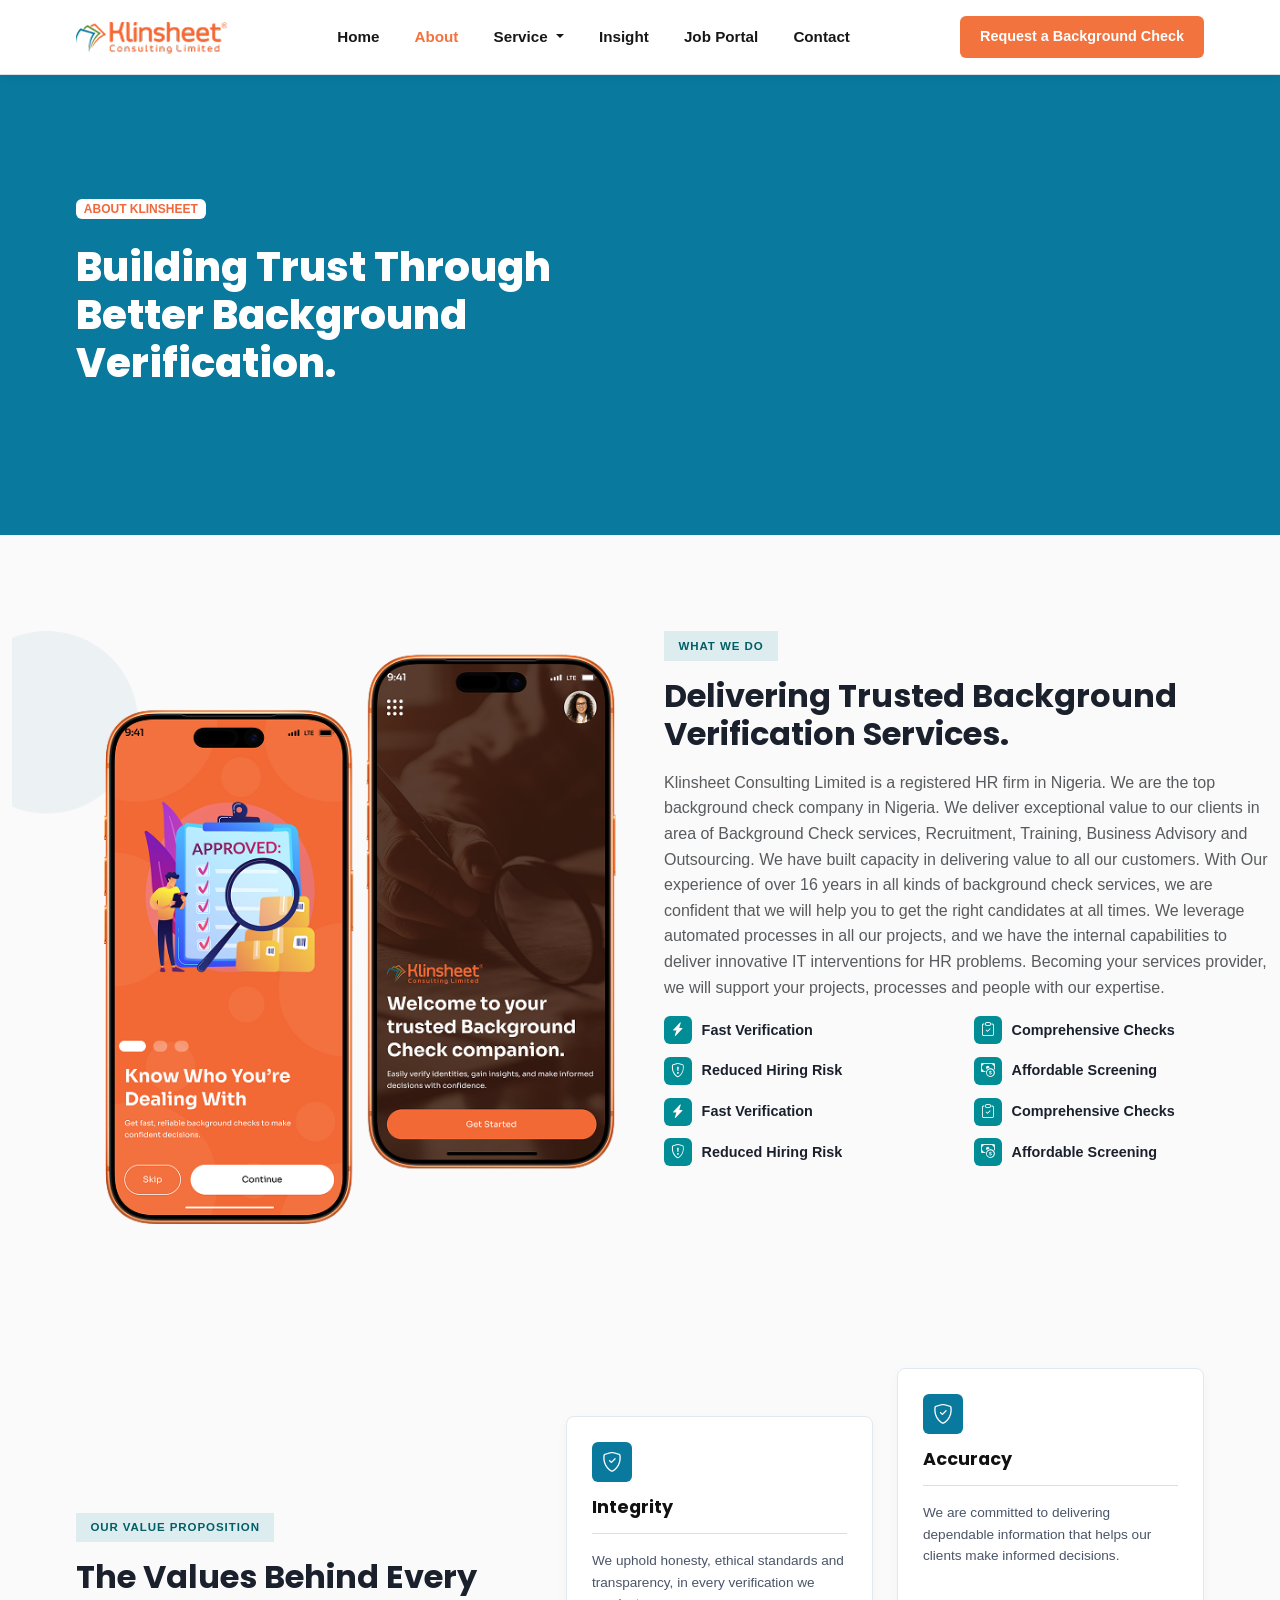
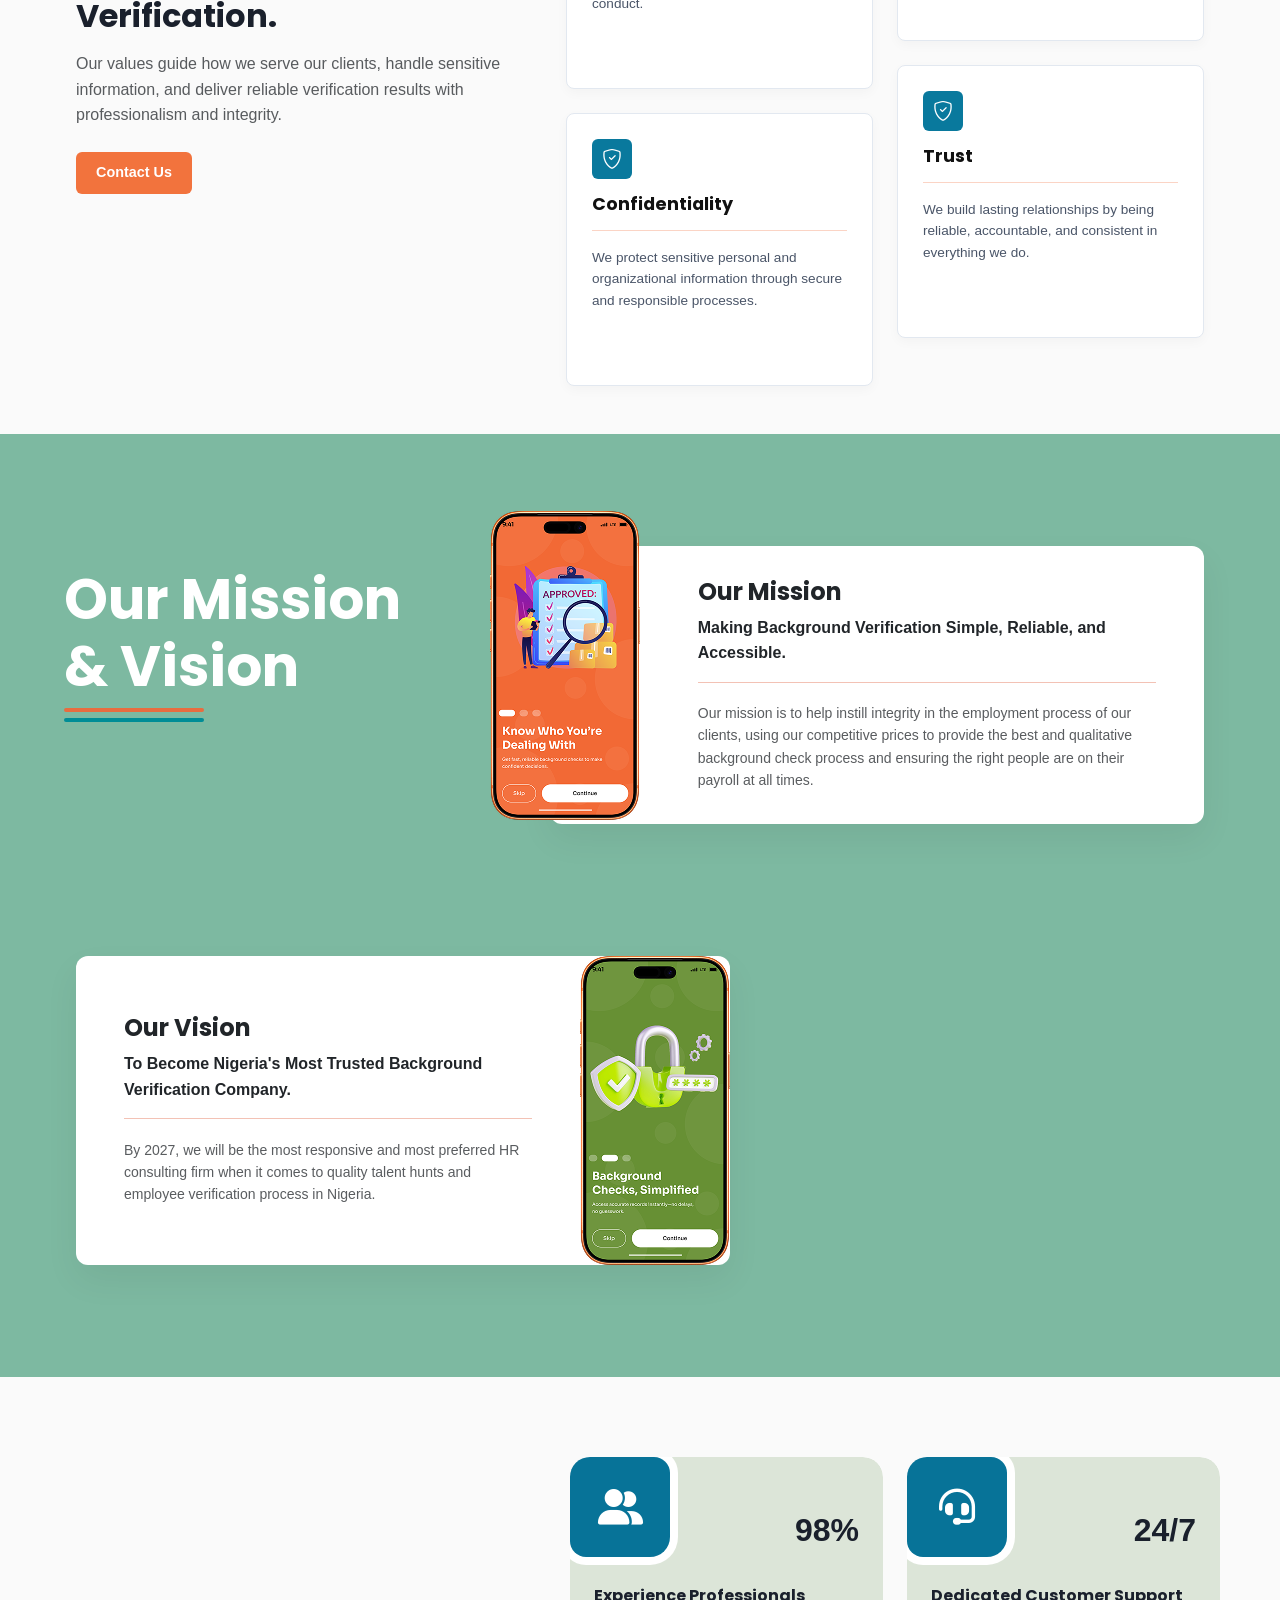
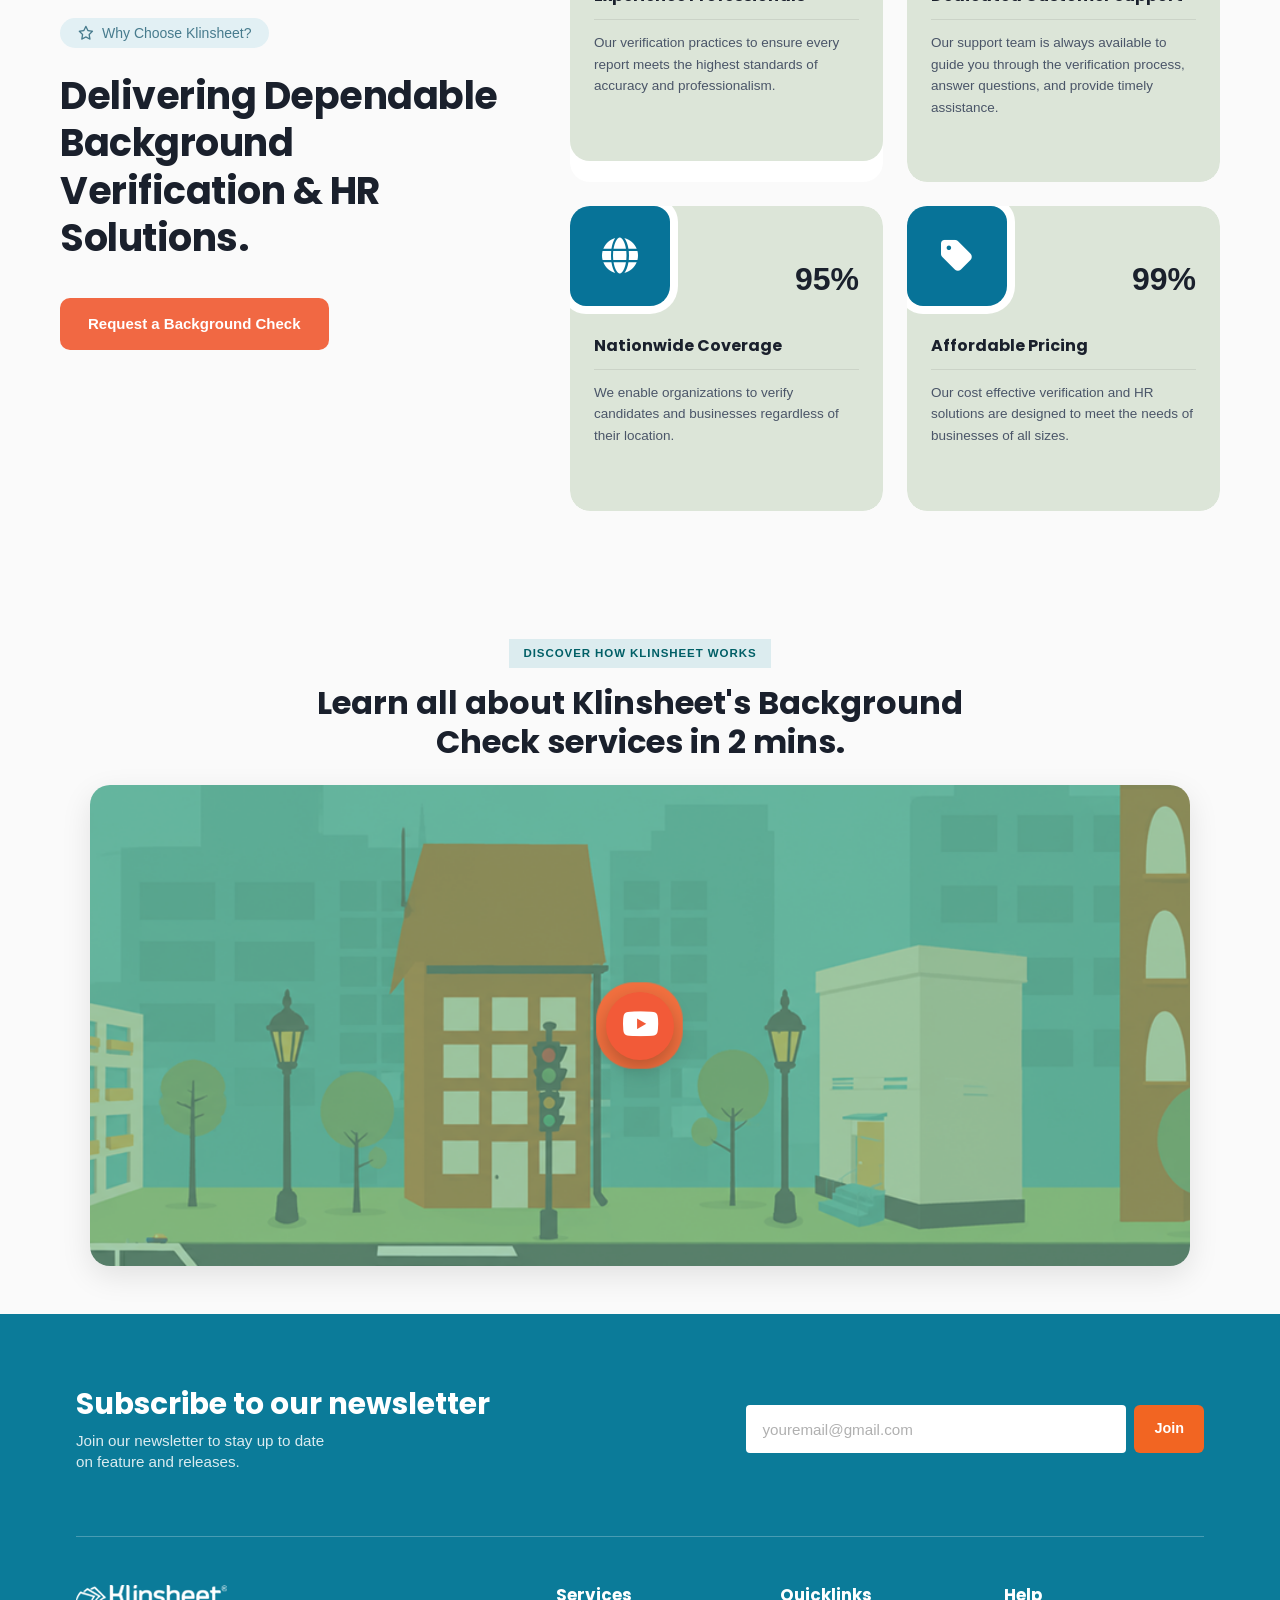
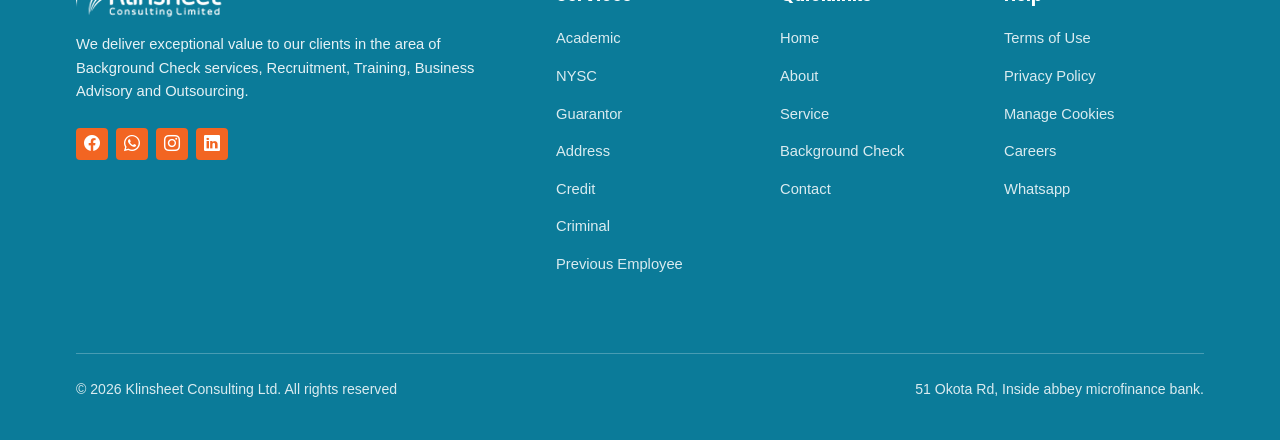
==== About.html @ 56fc77fd "first commit" ====
<!DOCTYPE html>
<html lang="en">
<head>
  <meta charset="UTF-8">
  <meta name="viewport" content="width=device-width, initial-scale=1.0">
  <title>Klinsheet Consulting Ltd — About</title>

  <!-- External Libraries -->
  <link href="https://cdn.jsdelivr.net/npm/bootstrap@5.3.3/dist/css/bootstrap.min.css" rel="stylesheet">
  <link rel="stylesheet" href="https://cdn.jsdelivr.net/npm/bootstrap-icons@1.11.3/font/bootstrap-icons.css">
  <link href="https://fonts.googleapis.com/css2?family=Nunito:wght@400;600;700&family=Poppins:wght@400;500;600;700;800&display=swap" rel="stylesheet">
  <link rel="stylesheet" href="https://cdnjs.cloudflare.com/ajax/libs/font-awesome/6.4.0/css/all.min.css">
  <link rel="stylesheet" href="about1.css">
  <link rel="stylesheet" href="about.css">
</head>
<body>

  <!-- NAVBAR -->
  <nav class="navbar navbar-expand-lg navbar-custom border-bottom sticky-top">
    <div class="container">
      <a class="navbar-brand navbar-brand-custom" href="#"><img src="images/klinsheet logo 1.png" alt=""></a>
      <button class="navbar-toggler" type="button" data-bs-toggle="collapse" data-bs-target="#navMenu">
        <span class="navbar-toggler-icon"></span>
      </button>
      <div class="collapse navbar-collapse" id="navMenu">
        <ul class="navbar-nav mx-auto">
          <li class="nav-item"><a class="nav-link nav-link-custom" href="index.html">Home</a></li>
          <li class="nav-item"><a class="nav-link nav-link-custom active" href="about.css">About</a></li>
          <li class="nav-item dropdown">
  <a class="nav-link nav-link-custom dropdown-toggle" href="#" id="servicesDropdown" role="button" data-bs-toggle="dropdown" aria-expanded="false">
    Service
  </a>
  <ul class="dropdown-menu dropdown-menu-glass" aria-labelledby="servicesDropdown">
    <li><a class="dropdown-item" href="academic verification.html">Academic Verification</a></li>
    <li><a class="dropdown-item" href="previous employer check.html">Previous Employee Check</a></li>
    <li><a class="dropdown-item" href="guarantor check.html">Guarantor/ Reference Check</a></li>
    <li><a class="dropdown-item" href="nysc verification.html">NYSC Verification</a></li>
    <li><a class="dropdown-item" href="address confirmation.html">Address Confirmation</a></li>
    <li><a class="dropdown-item" href="credit check.html">Credit Check</a></li>
    <li><a class="dropdown-item " href="criminal ceck.html">Criminal Check</a></li>
  </ul>
</li>
          <li class="nav-item"><a class="nav-link nav-link-custom" href="#">Insight</a></li>
          <li class="nav-item"><a class="nav-link nav-link-custom" href="#">Job Portal</a></li>
          <li class="nav-item"><a class="nav-link nav-link-custom" href="contact us.html">Contact</a></li>
        </ul>
        <a href="request background check.html" class="btn btn-orange ms-lg-3 mt-3 mt-lg-0">Request a Background Check</a>
      </div>
    </div>
  </nav>

  
  <section class="hero mb-5">
    <div class="container hero-container">
      <div class="badge badge-orange mb-4">ABOUT KLINSHEET</div>
      <h1>Building Trust Through<br> Better Background Verification.</h1>
    </div>
  </section>

  <section class="container-fluid py-5 my-5 about-intro">
    <div class="row g-5">
      <div class="about-intro-img col-md-6">
      <img src="images/Group 33368.png" alt="Mobile App Screen" class="img-fluid">
    </div>
    <div class="about-intro-text col-md-6">
       <span class="eyebrow eyebrow-blue mb-3 d-inline-block">WHAT WE DO</span>
          <h2 class="fw-bold mb-3 fs-2">Delivering Trusted Background Verification Services.</h2>
          <p class="text-muted mb-3">
            Klinsheet Consulting Limited is a registered HR firm in Nigeria. We are the top background check company in Nigeria. We deliver exceptional value to our 
clients in area of Background Check services, Recruitment, Training, Business Advisory and Outsourcing. We have built capacity in delivering value to all our customers. With Our experience of over 16 years in all kinds of
background check services, we are confident that we will help you to get the right candidates at all times. We leverage automated processes
in all our projects, and we have the internal capabilities to deliver innovative IT interventions for HR problems. Becoming your services
provider, we will support your projects, processes and people with our expertise.
          </p>

          
          <div class="row g-3">
            <div class="col-sm-6">
              <div class="feature-item">
                <span class="feature-icon"><i class="bi bi-lightning-charge-fill text-white"></i></span> 
                Fast Verification
              </div>
              <div class="feature-item">
                <span class="feature-icon"><i class="bi bi-shield-exclamation text-white"></i></span> 
                Reduced Hiring Risk
              </div>
            </div>
            <div class="col-sm-6">
              <div class="feature-item">
                <span class="feature-icon"><i class="bi bi-clipboard-check text-white"></i></span> 
                Comprehensive Checks
              </div>
              <div class="feature-item">
                <span class="feature-icon"><i class="bi bi-cash-coin text-white"></i></span> 
                Affordable Screening
              </div>
            </div>
          </div>
          <div class="row g-3">
            <div class="col-sm-6">
              <div class="feature-item">
                <span class="feature-icon"><i class="bi bi-lightning-charge-fill text-white"></i></span> 
                Fast Verification
              </div>
              <div class="feature-item">
                <span class="feature-icon"><i class="bi bi-shield-exclamation text-white"></i></span> 
                Reduced Hiring Risk
              </div>
            </div>
            <div class="col-sm-6">
              <div class="feature-item">
                <span class="feature-icon"><i class="bi bi-clipboard-check text-white"></i></span> 
                Comprehensive Checks
              </div>
              <div class="feature-item">
                <span class="feature-icon"><i class="bi bi-cash-coin text-white"></i></span> 
                Affordable Screening
              </div>
            </div>
          </div>
      </div>
    </div>
  </section>
<!-- VALUES -->
<section class="py-5 my-5">
  <div class="container">
    <div class="row align-items-center g-5">
      <div class="col-lg-5">
        <span class="eyebrow eyebrow-blue mb-3 d-inline-block">OUR VALUE PROPOSITION</span>
        <h2 class="fw-bold mb-3 fs-2">The Values Behind Every Verification.</h2>
        <p class="text-muted mb-4">
          Our values guide how we serve our clients, handle sensitive information, and deliver reliable
          verification results with professionalism and integrity.
        </p>
        <a href="#" class="btn btn-orange">Contact Us</a>
      </div>
      <div class="col-lg-7">
        <div class="row g-4">
          <div class="col-sm-6">
            <div class="value-card mt-sm-5">
              <div class="value-icon"><i class="bi bi-shield-check"></i></div>
              <h5>Integrity</h5>
              <p>We uphold honesty, ethical standards and transparency, in every verification we conduct.</p>
            </div>
          </div>
          <div class="col-sm-6">
            <div class="value-card">
              <div class="value-icon"><i class="bi bi-shield-check"></i></div>
              <h5>Accuracy</h5>
              <p>We are committed to delivering dependable information that helps our clients make informed decisions.</p>
            </div>
          </div>
          <div class="col-sm-6">
            <div class="value-card mt-sm-5">
              <div class="value-icon"><i class="bi bi-shield-check"></i></div>
              <h5>Confidentiality</h5>
              <p>We protect sensitive personal and organizational information through secure and responsible processes.</p>
            </div>
          </div>
          <div class="col-sm-6">
            <div class="value-card">
              <div class="value-icon"><i class="bi bi-shield-check"></i></div>
              <h5>Trust</h5>
              <p>We build lasting relationships by being reliable, accountable, and consistent in everything we do.</p>
            </div>
          </div>
        </div>
      </div>
    </div>
  </div>
</section>

 <section class="mission-vision-section">
  <div class="container position-relative">
    
    <div class="section-title-wrapper">
      <h1 class="text-white fw-bold display-4 mb-2">Our Mission<br>&amp; Vision</h1>
      <div class="accent-lines">
        <span class="line-orange"></span>
        <span class="line-teal"></span>
      </div>
    </div>

    <div class="cards-stack">
      <div class="mv-card-wrapper mission-wrapper">
        <article class="mv-card">
          <div class="phone-wrap phone-top">
            <img src="images/Free iPhone 17 Pro Cosmic Orange Mockup (Mockuuups Studio).png" alt="Mission Mobile App">
          </div>
          <div class="card-content">
            <h2 class="fs-4 fw-bold mb-2 text-dark">Our Mission</h2>
            <p class="lead text-dark fw-semibold mb-3 fs-6">
              Making Background Verification Simple, Reliable, and Accessible.
            </p>
            <hr class="card-divider">
            <p class="text-muted small mb-0">
              Our mission is to help instill integrity in the employment process of our clients, using our competitive prices to provide the best and qualitative background check process and ensuring the right people are on their payroll at all times.
            </p>
          </div>
        </article>
      </div>

      <div class="mv-card-wrapper vision-wrapper">
        <article class="mv-card">
          <div class="card-content">
            <h2 class="fs-4 fw-bold mb-2 text-dark">Our Vision</h2>
            <p class="lead text-dark fw-semibold mb-3 fs-6">
              To Become Nigeria's Most Trusted Background Verification Company.
            </p>
            <hr class="card-divider">
            <p class="text-muted small mb-0">
              By 2027, we will be the most responsive and most preferred HR consulting firm when it comes to quality talent hunts and employee verification process in Nigeria.
            </p>
          </div>
          <div class="phone-bottom">
            <img src="images/iphone 2.png" alt="Vision Mobile App">
          </div>
        </article>
      </div>

    </div>
  </div>
</section>
 <!-- WHY CHOOSE / STATS -->
<section class="section-container">
    <!-- Left Column -->
    <div class="left-content">
      <div class="badge">
        <i class="fa-regular fa-star"></i>
        <span>Why Choose Klinsheet?</span>
      </div>
      <h1 class="title">Delivering Dependable Background Verification & HR Solutions.</h1>
      <a href="#" class="cta-btn">Request a Background Check</a>
    </div>

    <!-- Right Grid -->
    <div class="right-grid">
      
      <!-- Card 1 -->
      <div class="card-wrapper">
        <div class="blue-box">
          <i class="fa-solid fa-user-group"></i>
        </div>
        <div class="green-content py-5">
          <div class="stat">98%</div>
          <h3>Experience Professionals</h3>
          <p>Our verification practices to ensure every report meets the highest standards of accuracy and professionalism.</p>
        </div>
      </div>

      <!-- Card 2 -->
      <div class="card-wrapper">
        <div class="blue-box">
          <i class="fa-solid fa-headset"></i>
        </div>
        <div class="green-content py-5">
          <div class="stat">24/7</div>
          <h3>Dedicated Customer Support</h3>
          <p>Our support team is always available to guide you through the verification process, answer questions, and provide timely assistance.</p>
        </div>
      </div>

      <!-- Card 3 -->
      <div class="card-wrapper">
        <div class="blue-box">
          <i class="fa-solid fa-globe"></i>
        </div>
        <div class="green-content py-5">
          <div class="stat">95%</div>
          <h3>Nationwide Coverage</h3>
          <p>We enable organizations to verify candidates and businesses regardless of their location.</p>
        </div>
      </div>

      <!-- Card 4 -->
      <div class="card-wrapper">
        <div class="blue-box">
          <i class="fa-solid fa-tag"></i>
        </div>
        <div class="green-content py-5">
          <div class="stat">99%</div>
          <h3>Affordable Pricing</h3>
          <p>Our cost effective verification and HR solutions are designed to meet the needs of businesses of all sizes.</p>
        </div>
      </div>

    </div>
  </section>

  <!-- VIDEO BANNER -->
<section class="py-5">
  <div class="container text-center">
    <span class="eyebrow eyebrow-blue mb-3 d-inline-block">DISCOVER HOW KLINSHEET WORKS</span>
    <h2 class="fw-bold mb-4 fs-2 text-center text-align">Learn all about Klinsheet's Background <br> Check services in 2 mins.</h2>
    
    <div class="video-banner">
      <!-- Background City Illustration -->
      <img src="images/Group 33376.png" alt="Klinsheet Video Preview" class="video-banner-img">
      
      <!-- Centered YouTube/Play Button Overlay -->
      <a href="#" class="play-btn-center" aria-label="Play Video">
        <i class="bi bi-youtube"></i>
      </a>
    </div>
  </div>
</section>

<!-- =========================================================
     FOOTER
========================================================= -->
<footer id="contact" class="site-footer">
  <div class="container">
    
    <!-- Newsletter Section -->
    <div class="row align-items-center pb-5 pt-2">
      <div class="col-lg-6 mb-3 mb-lg-0">
        <h3 class="newsletter-title mb-2">Subscribe to our newsletter</h3>
        <p class="newsletter-text mb-0">Join our newsletter to stay up to date<br>on feature and releases.</p>
      </div>
      <div class="col-lg-6">
        <form class="d-flex gap-2 justify-content-lg-end">
          <input type="email" class="form-control newsletter-input" placeholder="youremail@gmail.com" required>
          <button type="submit" class="btn btn-newsletter">Join</button>
        </form>
      </div>
    </div>

    <hr class="footer-divider mb-5">

    <!-- Main Footer Links Section -->
    <div class="row g-4 pb-5">
      <div class="col-lg-5 pe-lg-5">
        <a class="navbar-brand d-inline-block mb-3" href="#home">
          <img src="images/klinsheet logo 1.png" alt="Klinsheet Consulting Limited" class="footer-logo">
        </a>
        <p class="footer-description">We deliver exceptional value to our clients in the area of Background Check services, Recruitment, Training, Business Advisory and Outsourcing.</p>
        
        <!-- Social Icons (Orange Squares) -->
        <div class="d-flex gap-2 mt-4">
          <a href="#" class="social-box"><i class="bi bi-facebook"></i></a>
          <a href="#" class="social-box"><i class="bi bi-whatsapp"></i></a>
          <a href="#" class="social-box"><i class="bi bi-instagram"></i></a>
          <a href="#" class="social-box"><i class="bi bi-linkedin"></i></a>
        </div>
      </div>

      <div class="col-lg-7">
        <div class="row g-4">
          <div class="col-4">
            <h6 class="footer-heading">Services</h6>
            <ul class="footer-links">
              <li><a href="#services">Academic</a></li>
              <li><a href="#services">NYSC</a></li>
              <li><a href="#services">Guarantor</a></li>
              <li><a href="#services">Address</a></li>
              <li><a href="#services">Credit</a></li>
              <li><a href="#services">Criminal</a></li>
              <li><a href="#services">Previous Employee</a></li>
            </ul>
          </div>

          <div class="col-4">
            <h6 class="footer-heading">Quicklinks</h6>
            <ul class="footer-links">
              <li><a href="#home">Home</a></li>
              <li><a href="#about">About</a></li>
              <li><a href="#services">Service</a></li>
              <li><a href="#contact">Background Check</a></li>
              <li><a href="#contact">Contact</a></li>
            </ul>
          </div>

          <div class="col-4">
            <h6 class="footer-heading">Help</h6>
            <ul class="footer-links">
              <li><a href="#">Terms of Use</a></li>
              <li><a href="#">Privacy Policy</a></li>
              <li><a href="#">Manage Cookies</a></li>
              <li><a href="#">Careers</a></li>
              <li><a href="#">Whatsapp</a></li>
            </ul>
          </div>
        </div>
      </div>
    </div>

    <hr class="footer-divider mb-0">

    <!-- Bottom Copyright Section -->
    <div class="d-flex flex-column flex-md-row justify-content-between align-items-center py-4 gap-2 footer-bottom-text">
      <p class="mb-0">&copy; 2026 Klinsheet Consulting Ltd. All rights reserved</p>
      <p class="mb-0">51 Okota Rd, Inside abbey microfinance bank.</p>
    </div>

  </div>
</footer>
  <script src="https://cdn.jsdelivr.net/npm/bootstrap@5.3.3/dist/js/bootstrap.bundle.min.js"></script>
</body>
</html>
---- about1.css ----
html,
body {
    width: 100%;
    max-width: 100%;
    overflow-x: hidden;
}
:root {
  --teal-dark: #0d5867;
  --teal: #12758a;
  --teal-light: #e8f3f5;
  --orange: #f2733d;
  --orange-dark: #e4622c;
  --sage: #70b194;
  --navy-footer: #0a4b5c;
  --ink: #171717;
  --muted: #5c7078;
}

* {
  box-sizing: border-box;
}

body {
  font-family: 'Nunito', sans-serif;
  color: var(--ink);
  background-color: #ffffff;
  margin: 0;
  padding: 0;
}

h1, h2, h3, h4, h5, h6 {
  font-family: 'Poppins', sans-serif;
}
.badge-orange{
      background-color: #fff !important;
      color: #f1683a;
    }


/* EYEBROWS */
.eyebrow {
  font-size: 0.72rem;
  font-weight: 700;
  letter-spacing: 0.08em;
  padding: 0.35rem 0.9rem;
}
.eyebrow-orange { background: var(--orange); color: #ffffff; }
.eyebrow-blue { background: #dcecef; color: var(--teal-dark); }

/* NAVBAR */
.navbar-custom {
  padding: 0.9rem 0;
  background: #ffffff;
}
.navbar-brand-custom {
  font-family: 'Poppins', sans-serif;
  font-weight: 800;
  font-size: 1.3rem;
  color: var(--teal-dark);
  text-decoration: none;
}
.navbar-brand-custom span { color: var(--orange); }
.nav-link-custom {
  color: var(--ink) !important;
  font-weight: 600;
  font-size: 0.95rem;
  margin: 0 0.6rem;
}
.nav-link-custom.active, 
.nav-link-custom:hover {
  color: var(--orange) !important;
}
.dropdown-menu{
  background-image: url('images/blog\ pics.png');
  padding: 20px;
  background-repeat: no-repeat;
}
.dropdown-item{
  color: #fff;
}
.dropdown-menu-custom .dropdown-item:hover,
.dropdown-menu-custom .dropdown-item.active {
  background-color: #e24927;   /* Orange text */
  padding-left: 24px;
}
/* Glassmorphism Dropdown Menu Container */
.dropdown-menu-glass {
  background: 
    linear-gradient(rgba(0, 118, 150, 0.82), rgba(0, 118, 150, 0.82)), 
    url('images/blog\ pics.png') center/cover no-repeat !important;
  
  backdrop-filter: blur(8px);
  -webkit-backdrop-filter: blur(8px);
  border: 1px solid rgba(255, 255, 255, 0.25) !important;
  border-radius: 24px !important;
  padding: 28px 24px !important; /* Slightly increased side padding */
  
  /* Forces container to expand automatically to fit long single-line text */
  width: max-content !important;
  min-width: 290px;
  
  box-shadow: 0 15px 35px rgba(0, 0, 0, 0.3);
  text-align: center;
  overflow: hidden;
}

/* Dropdown Menu Items - Straight single-line text */
.dropdown-menu-glass .dropdown-item {
  color: #ffffff !important;
  font-size: 15px;
  font-weight: 500;
  padding: 10px 20px;
  border-radius: 8px;
  transition: all 0.2s ease-in-out;
  background: transparent !important;
  
  /* Key properties: Prevents text wrapping and keeps it straight on one line */
  white-space: nowrap !important;
  display: block;
}

/* Hover and Active Highlights */
.dropdown-menu-glass .dropdown-item:hover,
.dropdown-menu-glass .dropdown-item.active {
  color: #ffffff !important;
  background-color: rgba(255, 255, 255, 0.2) !important;
}

/* Desktop Hover Support */
@media (min-width: 992px) {
  .nav-item.dropdown:hover .dropdown-menu-glass {
    display: block;
    margin-top: 0;
  }
}

/* BUTTONS */
.btn-orange {
  background: var(--orange);
  border: none;
  color: #ffffff;
  font-weight: 700;
  padding: 0.6rem 1.4rem;
  border-radius: 8px;
  font-size: 0.9rem;
  transition: background 0.2s ease;
}
.btn-orange:hover {
  background: green;
  color: #ffffff;
}

/* Hero Section */
.hero {
  background-color: #09799D;
  color: var(--white);
  padding: 60px 0 80px 0;
}

.hero-badge {
  display: inline-block;
  background: rgba(255, 255, 255, 0.2);
  padding: 4px 12px;
  border-radius: 4px;
  font-size: 0.75rem;
  font-weight: 600;
  margin-bottom: 15px;
}

.hero h1 {
  font-size: 2.5rem;
  font-weight: 800 !important;
  max-width: 600px;
  line-height: 1.2;
}

/* FEATURES */
.feature-item {
  display: flex;
  align-items: center;
  gap: 0.6rem;
  margin-bottom: 0.8rem;
  font-size: 0.9rem;
  font-weight: 600;
}
.feature-icon {
  background: var(--teal);
  color: #ffffff;
  width: 28px;
  height: 28px;
  border-radius: 6px;
  display: flex;
  align-items: center;
  justify-content: center;
  font-size: 0.85rem;
  flex-shrink: 0;
}
/* =============================================================
   VALUE PROPOSITION CARDS
============================================================= */
.value-card {
  background: #ffffff;
  border-radius: 20px;
  padding: 2rem 1.8rem;
  box-shadow: 0 15px 35px rgba(0, 0, 0, 0.05);
  height: 100%;
  display: flex;
  flex-direction: column;
}

/* Square teal/blue rounded icon container */
.value-icon {
  width: 44px;
  height: 44px;
  border-radius: 10px;
  background-color: #09799D; /* Matches Figma's teal-blue brand shade */
  color: #ffffff;
  display: flex;
  align-items: center;
  justify-content: center;
  margin-bottom: 1.4rem;
  font-size: 1.25rem;
}

.value-card h5 {
  font-weight: 700;
  font-size: 1.1rem;
  color: #111111;
  margin-bottom: 1rem;
}

/* Orange horizontal line under card titles */
.value-card h5::after {
  content: "";
  display: block;
  width: 100%;
  height: 1px;
  background-color: rgba(242, 112, 63, 0.3); /* Exact line color requested */
  margin-top: 0.9rem;
}

.value-card p {
  color: #666666;
  font-size: 0.92rem;
  line-height: 1.6;
  margin-bottom: 0;
}
/* MISSION & VISION SECTION */
.mission-vision-section {
  background: #7DB9A1; /* Matches image background */
  padding: 7rem 0;
  overflow: hidden;
}

/* Accent Lines Under Heading */
.accent-lines span {
  display: block;
  height: 4px;
  border-radius: 2px;
}
.accent-lines .line-orange {
  width: 140px;
  background: #E86C3F;
  margin-bottom: 6px;
}
.accent-lines .line-teal {
  width: 140px;
  background: #008D96;
}

/* Base Card Styling */
.mv-card {
  background: #FFFFFF;
  border-radius: 12px;
  display: flex;
  align-items: center;
  position: relative;
  box-shadow: 0 15px 35px rgba(0, 0, 0, 0.06);
  border: none;
}
.card-content {
  padding: 2rem 3rem;
  flex: 1;
}

.card-divider {
  border: 0;
  border-top: 1.5px solid #F3C2B5;
  margin: 1rem 0 1.2rem 0;
  opacity: 1;
}

/* Phone Mockup Defaults */
.phone-wrap {
  flex-shrink: 0;
  z-index: 10;
}
.phone-bottom{
  flex-shrink: 0;
  z-index: 10;
}
.mission-wrapper{
  margin-bottom: 100px;
}
/* --- DESKTOP LAYOUT (Matches Exact Design) --- */
@media (max-width: 991.98px) {
    .mission-wrapper,
    .vision-wrapper {
        width: 100%;
        margin-left: 0;
        margin-right: 0;
    }

    .phone-top {
        position: static;
        width: 180px;
        margin: 0 auto 20px;
    }

    .phone-top img,
    .phone-bottom img {
        max-width: 100%;
        height: auto;
        margin: 0 auto;
    }
}
@media (min-width: 992px) {
  .section-title-wrapper {
    position: absolute;
    top: 20px;
    left: 0;
    width: 35%;
    z-index: 2;
  }

  .cards-stack {
    display: flex;
    flex-direction: column;
    gap: 3rem;
  }

  /* Mission Card: Pushed to Top Right */
  .mission-wrapper {
    width: 58%;
    margin-left: auto;
  }

  .mission-wrapper .mv-card {
    padding-left: 100px; /* Space for protruding phone */
  }

  .phone-top {
    position: absolute;
    left: -60px;
    top: -35px;
    width: 220px;
  }

  /* Vision Card: Pushed to Bottom Left */
  .vision-wrapper {
    width: 58%;
    margin-right: auto;
    margin-top: -1rem; /* Overlap effect */
  }
}

/* --- TABLET & MOBILE RESPONSIVE LAYOUT --- */
@media (max-width: 991.98px) {
  .mission-vision-section {
    padding: 3rem 0;
  }

  .section-title-wrapper {
    margin-bottom: 2.5rem;
    text-align: center;
  }

  .accent-lines span {
    margin: 0 auto 6px auto;
  }

  .cards-stack {
    display: flex;
    flex-direction: column;
    gap: 2.5rem;
  }


  .mv-card {
    flex-direction: column;
    text-align: center;
    padding: 2rem 1.5rem !important;
  }

  .vision-wrapper .mv-card {
    flex-direction: column-reverse; /* Keeps phone at top on mobile */
  }

  .phone-wrap {
    position: static !important;
    width: 180px !important;
    margin: 0 auto 1.5rem auto;
  }
}
/* Container Wrapper for Card & Cutout Base */
.card-wrapper {
  position: relative;
  background-color: #f5f7f5; /* Match your main page background color */
  border-radius: 20px;
  overflow: hidden;
}

/* Green Inner Card Container */
.green-content {
  background-color: #dce5d8;
  border-radius: 20px;
  padding: 24px 24px 28px 24px;
  min-height: 250px;
}


/* =========================================================
   WHY CHOOSE / STATS SECTION
========================================================= */

/* Root Variables targeting exact design colors */
:root {
  --primary-blue: #077398;
  --bg-light-green: #dce5d8;
  --page-bg: #ffffff; /* Set to your section's actual background color */
  --btn-orange: #f16843;
  --text-dark: #1e1e1e;
  --text-muted: #5e685e;
  --badge-bg: #e2f0f4;
  --badge-text: #477b8d;
}

/* Layout Container */
.section-container {
  max-width: 1200px;
  width: 100%;
  margin: 0 auto;
  padding: 80px 20px;
  display: flex;
  align-items: center;
  gap: 50px;
}

/* Left Content Column */
.left-content {
  flex: 1;
  max-width: 460px;
}

.left-content .badge {
  display: inline-flex;
  align-items: center;
  gap: 8px;
  background-color: var(--badge-bg);
  color: var(--badge-text);
  padding: 8px 18px;
  border-radius: 30px;
  font-size: 14px;
  font-weight: 500;
  margin-bottom: 24px;
}

.left-content .title {
  font-size: 38px;
  line-height: 1.25;
  color: var(--text-dark);
  font-weight: 700;
  margin-bottom: 36px;
  letter-spacing: -0.5px;
}

.left-content .cta-btn {
  display: inline-block;
  background-color: var(--btn-orange);
  color: #ffffff;
  padding: 14px 28px;
  border-radius: 10px;
  text-decoration: none;
  font-weight: 600;
  font-size: 15px;
  transition: opacity 0.2s ease;
}

.left-content .cta-btn:hover {
  opacity: 0.9;
}

/* Right Grid Layout */
.right-grid {
  flex: 1.2;
  display: grid;
  grid-template-columns: repeat(2, 1fr);
  gap: 24px;
}

/* Card Outer Base Layer */
.card-wrapper {
  position: relative;
  background-color: var(--page-bg);
  border-radius: 20px;
  overflow: hidden;
}

/* Light Green Card Body */
.green-content {
  background-color: var(--bg-light-green);
  border-radius: 20px;
  padding: 24px 24px 28px 24px;
  min-height: 250px;
}

/* Blue Floating Box & Smooth Cutout Borders */
.blue-box {
  position: absolute;
  top: 0;
  left: 0;
  width: 100px;
  height: 100px;
  background-color: var(--primary-blue);
  color: #ffffff;
  border-radius: 16px;
  border-bottom-right-radius: 20px;
  display: flex;
  align-items: center;
  justify-content: center;
  font-size: 36px;
  z-index: 2;
  box-shadow: 0 0 0 8px var(--page-bg);
}


/* Card Text & Typography */
.green-content .stat {
  text-align: right;
  font-size: 32px;
  font-weight: 700;
  color: var(--text-dark);
  margin-bottom: 30px;
  min-height: 40px;
}

.green-content h3 {
  font-size: 16px;
  font-weight: 700;
  color: var(--text-dark);
  margin-bottom: 12px;
  border-bottom: 1px solid rgba(0, 0, 0, 0.08);
  padding-bottom: 14px;
}

.green-content p {
  font-size: 13.5px;
  line-height: 1.6;
  color: var(--text-muted);
}

/* Responsive Adjustments */
@media (max-width: 992px) {
  .section-container {
    flex-direction: column;
  }
  .left-content {
    max-width: 100%;
  }
}

@media (max-width: 600px) {
  .right-grid {
    grid-template-columns: 1fr;
  }
}
/* VIDEO BANNER */
.video-banner {
  position: relative;
  width: 100%;
  max-width: 1100px;
  margin: 0 auto;
  border-radius: 20px;
  overflow: hidden;
  display: flex;
  align-items: center;
  justify-content: center;
  aspect-ratio: 16 / 7; /* Maintains the wide banner aspect ratio */
  box-shadow: 0 10px 30px rgba(0, 0, 0, 0.1);
}

.video-banner-img {
  width: 100%;
  height: 100%;
  object-fit: cover;
  display: block;
}

/* Centered Red/Orange YouTube Play Button */
.play-btn-center {
  position: absolute;
  top: 50%;
  left: 50%;
  transform: translate(-50%, -50%);
  width: 68px;
  height: 68px;
  background-color: #f25a38; /* Accent orange/red color from design */
  border-radius: 50%;
  display: flex;
  align-items: center;
  justify-content: center;
  color: #ffffff;
  font-size: 2.2rem;
  text-decoration: none;
  box-shadow: 0 8px 20px rgba(0, 0, 0, 0.25);
  transition: transform 0.25 ease, background-color 0.25s ease;
  z-index: 2;
}

.play-btn-center:hover {
  transform: translate(-50%, -50%) scale(1.1);
  background-color: #e24927;
  color: #ffffff;
}

/* Responsive adjustment for small screens */
@media (max-width: 576px) {
  .video-banner {
    aspect-ratio: 16 / 9;
    border-radius: 12px;
  }
  
  .play-btn-center {
    width: 50px;
    height: 50px;
    font-size: 1.6rem;
  }
}
/* NEWSLETTER */
.newsletter-section {
  background: var(--teal-dark);
  color: #ffffff;
  padding: 3.5rem 0;
}
.newsletter-input {
  border-radius: 8px 0 0 8px;
  border: none;
  padding: 0.75rem 1rem;
}
.btn-join {
  background: var(--orange);
  color: #ffffff;
  font-weight: 700;
  border-radius: 0 8px 8px 0;
  padding: 0.75rem 1.6rem;
  border: none;
}

/* Footer Base Background & Colors */
.site-footer {
  background-color: #0b7b99; /* Exact teal color from image */
  color: #ffffff;
  padding-top: 4rem;
  padding-bottom: 1rem;
  font-family: inherit;
}

/* Horizontal Dividers */
.footer-divider {
  border-color: rgba(255, 255, 255, 0.25);
  opacity: 1;
}

/* Newsletter Styles */
.newsletter-title {
  font-size: 1.85rem;
  font-weight: 700;
  color: #ffffff;
}

.newsletter-text {
  color: rgba(255, 255, 255, 0.85);
  font-size: 0.95rem;
  line-height: 1.4;
}

.newsletter-input {
  max-width: 380px;
  height: 48px;
  border-radius: 4px;
  border: none;
  padding-left: 1rem;
  font-size: 0.95rem;
}

.newsletter-input::placeholder {
  color: #b0b0b0;
}

.btn-newsletter {
  background-color: #f26522; /* Brand orange color */
  color: #ffffff;
  font-weight: 600;
  padding: 0 1.75rem;
  height: 48px;
  border-radius: 6px;
  border: none;
  transition: background-color 0.2s ease;
}

.btn-newsletter:hover {
  background-color: #d95316;
  color: #ffffff;
}

/* Logo & Content */
.footer-logo {
  max-height: 45px;
  width: auto;
  filter: brightness(0) invert(1); /* Makes the logo white if SVG/transparent, or remove filter if image is already white */
}

.footer-description {
  color: rgba(255, 255, 255, 0.9);
  font-size: 0.92rem;
  line-height: 1.6;
}

/* Social Icon Boxes */
.social-box {
  display: inline-flex;
  align-items: center;
  justify-content: center;
  width: 32px;
  height: 32px;
  background-color: #f26522;
  color: #ffffff;
  border-radius: 4px;
  text-decoration: none;
  font-size: 1rem;
  transition: transform 0.2s ease;
}

.social-box:hover {
  color: #ffffff;
  transform: translateY(-2px);
}

/* Link Columns */
.footer-heading {
  font-size: 1.05rem;
  font-weight: 700;
  margin-bottom: 1.25rem;
  color: #ffffff;
}

.footer-links {
  list-style: none;
  padding-left: 0;
  margin-bottom: 0;
}

.footer-links li {
  margin-bottom: 0.75rem;
}

.footer-links a {
  color: rgba(255, 255, 255, 0.85);
  text-decoration: none;
  font-size: 0.92rem;
  transition: color 0.2s ease;
}

.footer-links a:hover {
  color: #ffffff;
  text-decoration: underline;
}

/* Bottom Bar */
.footer-bottom-text {
  color: rgba(255, 255, 255, 0.85);
  font-size: 0.88rem;
}


/* RESPONSIVE BREAKPOINTS */
@media (max-width: 767.98px) {
  .mv-card {
    flex-direction: column;
    text-align: center;
  }
}
---- about.css ----
html,
body {
    width: 100%;
    max-width: 100%;
    overflow-x: hidden;
}
/* --- Global Styles & Variables --- */

:root {
  --primary: #F26522;
  --primary-hover: #d95318;
  --teal: #008D96;
  --teal-dark: #005F66;
  --teal-light: #E0F2F1;
  --text-dark: #1A202C;
  --text-muted: #4A5568;
  --bg-light: #F7FAFC;
  --bg-green-light: #6BB599;
  --white: #FFFFFF;
  --border-color: #E2E8F0;
  --radius: 8px;
  --transition: all 0.3s ease;
}

* {
  margin: 0;
  padding: 0;
  box-sizing: border-box;
}

body {
  font-family: 'Segoe UI', Tahoma, Geneva, Verdana, sans-serif;
  color: var(--text-dark);
  background-color: #FAFAFA;
  line-height: 1.6;
}

.container {
  width: 90%;
  max-width: 1200px;
  margin: 0 auto;
}

a {
  text-decoration: none;
  color: inherit;
}

ul {
  list-style: none;
}

.text-center { text-align: center; }

/* Buttons & Tags */
.btn {
  display: inline-block;
  padding: 10px 20px;
  border-radius: 6px;
  font-weight: 600;
  font-size: 0.9rem;
  cursor: pointer;
  border: none;
  transition: var(--transition);
}

.btn-primary {
  background-color: var(--primary);
  color: var(--white);
}

.btn-primary:hover {
  background-color:green;
}

.section-tag {
  display: inline-block;
  font-size: 0.8rem;
  font-weight: 700;
  letter-spacing: 1px;
  color: var(--teal);
  text-transform: uppercase;
  margin-bottom: 12px;
}

/* Header / Navigation */
.navbar {
  background: var(--white);
  padding: 15px 0;
  box-shadow: 0 2px 10px rgba(0,0,0,0.05);
  position: sticky;
  top: 0;
  z-index: 100;
}

.nav-container {
  display: flex;
  align-items: center;
  justify-content: space-between;
}
.logo {
  display: flex;
  align-items: center;
  gap: 8px;
  font-weight: 700;
  font-size: 1.4rem;
  color: var(--teal);
}

.nav-links {
  display: flex;
  gap: 25px;
}

.nav-links a {
  font-size: 0.95rem;
  color: var(--text-muted);
  font-weight: 500;

}

.nav-links a.active, .nav-links a:hover {
  color: var(--primary);
}

/* Hero Section */
.hero {
  background-color: #09799D;
  color: var(--white);
  padding: 120px 0 140px 0;
}
.hero-badge {
  display: inline-block;
  background: rgba(255, 255, 255, 0.2);
  padding: 4px 12px;
  border-radius: 4px;
  font-size: 0.75rem;
  font-weight: 600;
  margin-bottom: 15px;
}



/* Intro Section */

.intro-graphics {
  display: flex;
  gap: 15px;
  justify-content: center;
}

.phone-mockup {
  width: 180px;
  height: 340px;
  border-radius: 24px;
  border: 8px solid #2D3748;
  padding: 10px;
  box-shadow: 0 10px 25px rgba(0,0,0,0.1);
}

.orange-screen { background-color: var(--primary); color: white; padding: 20px 10px; text-align: center;}
.dark-screen { background-color: #1A202C; color: white; padding: 20px 10px; }

.intro-content h2 {
  font-size: 2rem;
  margin-bottom: 15px;
}

.lead-text {
  color: var(--text-muted);
  font-size: 0.95rem;
  margin-bottom: 25px;
}

.checklist-grid {
  display: grid;
  grid-template-columns: 1fr 1fr;
  gap: 12px;
}

.check-item {
  color: var(--teal);
  font-size: 0.85rem;
  font-weight: 600;
}

.check-item i { margin-right: 6px; }

/* Values Section */
.values {
  display: grid;
  grid-template-columns: 1fr 1.5fr;
  gap: 40px;
  padding: 60px 0;
}

.values-grid {
  display: grid;
  grid-template-columns: 1fr 1fr;
  gap: 20px;
}

.value-card {
  background: var(--white);
  padding: 25px;
  border-radius: var(--radius);
  border: 1px solid var(--border-color);
  box-shadow: 0 4px 12px rgba(0,0,0,0.03);
}

.value-icon {
  width: 40px;
  height: 40px;
  background: #09799D;
  color: #ffffff;
  border-radius: 6px;
  display: flex;
  align-items: center;
  justify-content: center;
  margin-bottom: 15px;
}

.value-card h3 { margin-bottom: 8px; font-size: 1.1rem; }
.value-card p { font-size: 0.85rem; color: var(--text-muted); }

/* Increased size for the Blue Icon Box */
.stat-icon-box {
  width: 64px;          /* Increased box width */
  height: 64px;         /* Increased box height */
  background-color: #1995af; 
  border-radius: 14px;  /* Slightly larger rounded corners to match proportion */
  color: #ffffff;
  display: flex;
  align-items: center;
  justify-content: center;
  font-size: 1.75rem;   /* Increased icon size */
  flex-shrink: 0;       /* Prevents box from squeezing on small screens */
}

/* Adjust card padding to accommodate the larger icon */
.stat-card {
  background: #ffffff;
  border: 1px solid rgba(0, 0, 0, 0.05);
  border-radius: 16px;
  padding: 20px 24px;   /* Added extra internal spacing */
  display: flex;
  align-items: center;
  justify-content: space-between;
  box-shadow: 0 8px 20px rgba(0, 0, 0, 0.03);
}

/* Make percentage text proportionally balanced */
.stat-number-box {
  font-size: 2.2rem;    /* Slightly larger font to match the bigger icon */
  font-weight: 800;
  color: #111111;
  letter-spacing: -0.5px;
}

/* Newsletter Section */
.newsletter {
  background: var(--teal);
  color: var(--white);
  padding: 40px 0;
}

.newsletter-grid {
  display: flex;
  justify-content: space-between;
  align-items: center;
}

.newsletter-form {
  display: flex;
  gap: 10px;
}

.newsletter-form input {
  padding: 10px 15px;
  border-radius: 6px;
  border: none;
  width: 280px;
  outline: none;
}

/* Footer */
.footer {
  background: var(--teal-dark);
  color: var(--white);
  padding: 60px 0 20px 0;
}

.footer-grid {
  display: grid;
  grid-template-columns: 2fr 1fr 1fr 1fr;
  gap: 40px;
  margin-bottom: 40px;
}

.footer-brand p {
  font-size: 0.85rem;
  margin: 15px 0;
  opacity: 0.8;
}

.social-links {
  display: flex;
  gap: 10px;
}

.social-links a {
  width: 32px;
  height: 32px;
  background: var(--primary);
  border-radius: 4px;
  display: flex;
  align-items: center;
  justify-content: center;
  font-size: 0.85rem;
}

.footer-col h4 {
  font-size: 1rem;
  margin-bottom: 15px;
}

.footer-col ul li {
  margin-bottom: 8px;
}

.footer-col ul li a {
  font-size: 0.85rem;
  opacity: 0.8;
  transition: var(--transition);
}

.footer-col ul li a:hover {
  opacity: 1;
}

.footer-bottom {
  border-top: 1px solid rgba(255,255,255,0.1);
  padding-top: 20px;
  display: flex;
  justify-content: space-between;
  font-size: 0.75rem;
  opacity: 0.7;
}

/* Responsive Media Queries */
@media (max-width: 992px) {
  .about-intro, .values, .mv-grid {
    grid-template-columns: 1fr;
  }
  .footer-grid {
    grid-template-columns: 1fr 1fr;
  }
}

@media (max-width: 768px) {
  .nav-links {
    display: none; /* Can be toggled with JS mobile menu */
  }
  .values-grid {
    grid-template-columns: 1fr;
  }
  .newsletter-grid {
    flex-direction: column;
    gap: 20px;
    text-align: center;
  }
  .footer-grid {
    grid-template-columns: 1fr;
  }
  .footer-bottom {
    flex-direction: column;
    gap: 10px;
    text-align: center;
  }
}
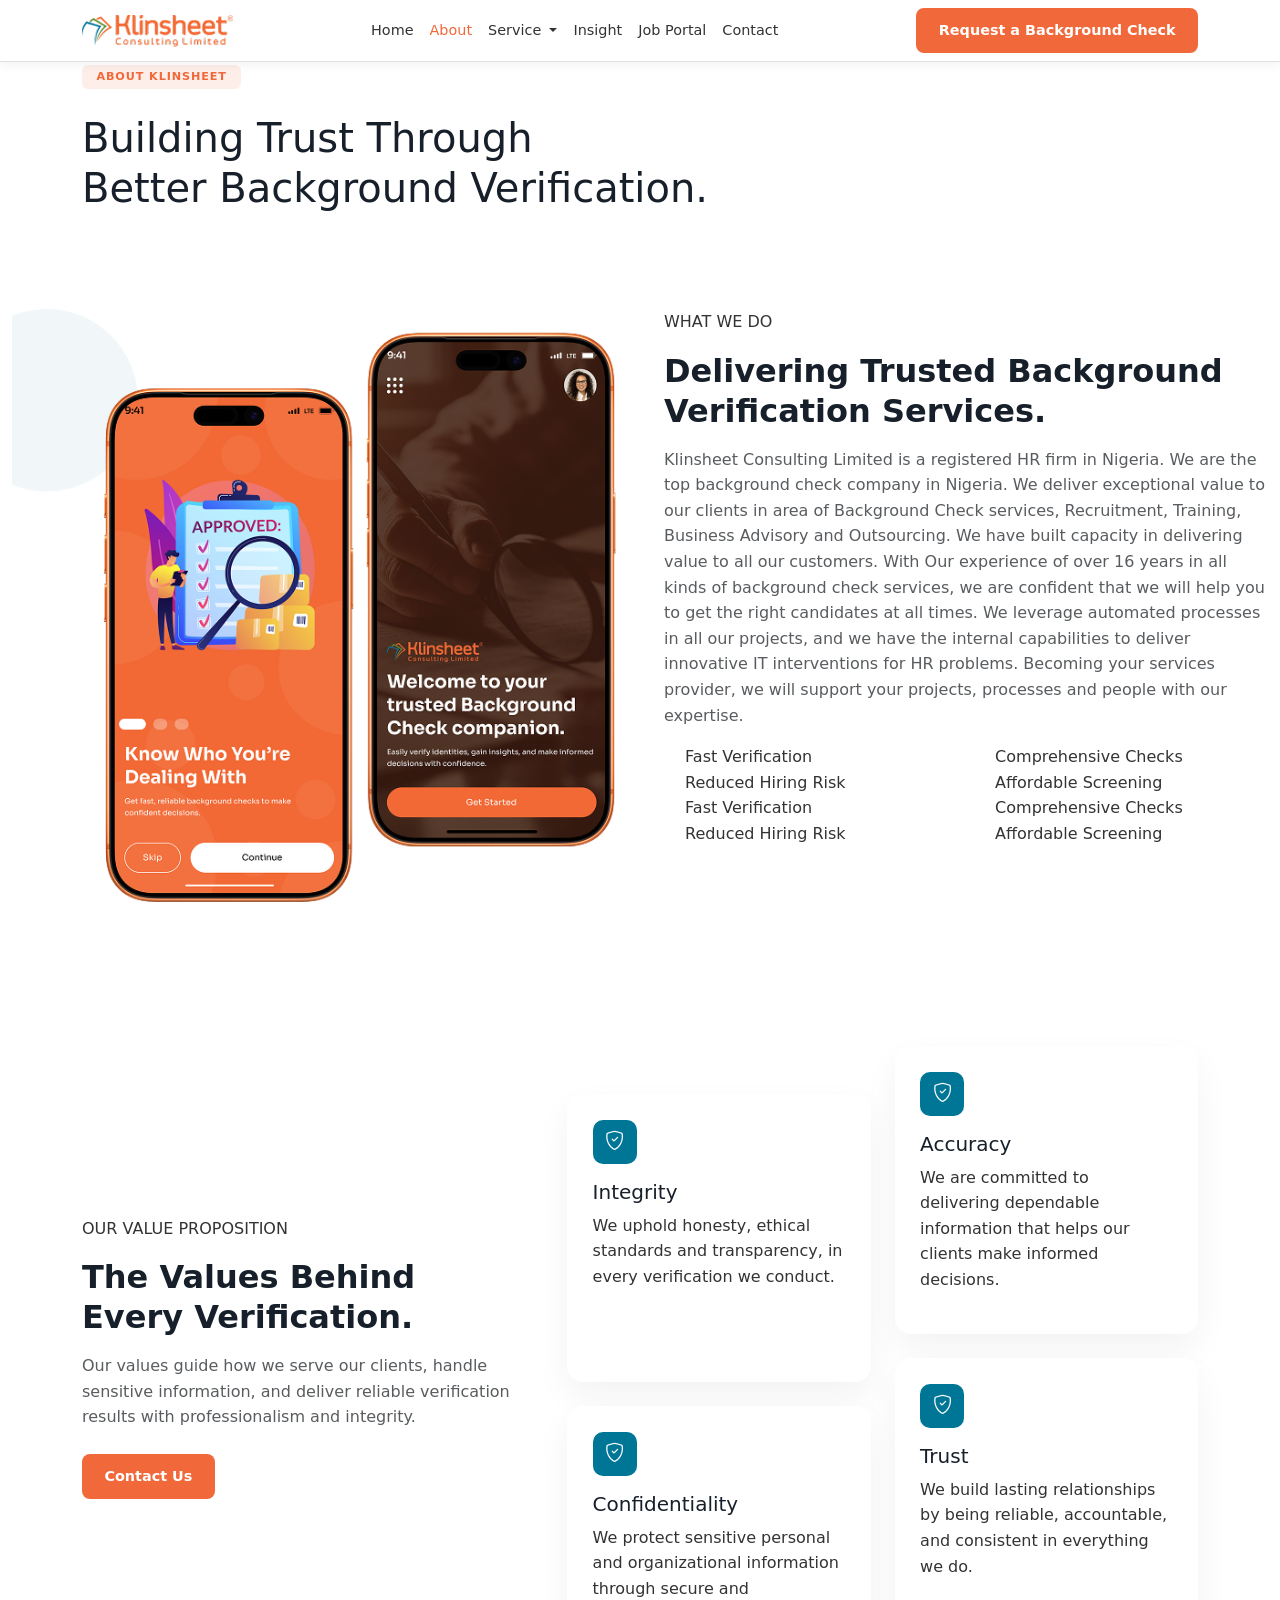
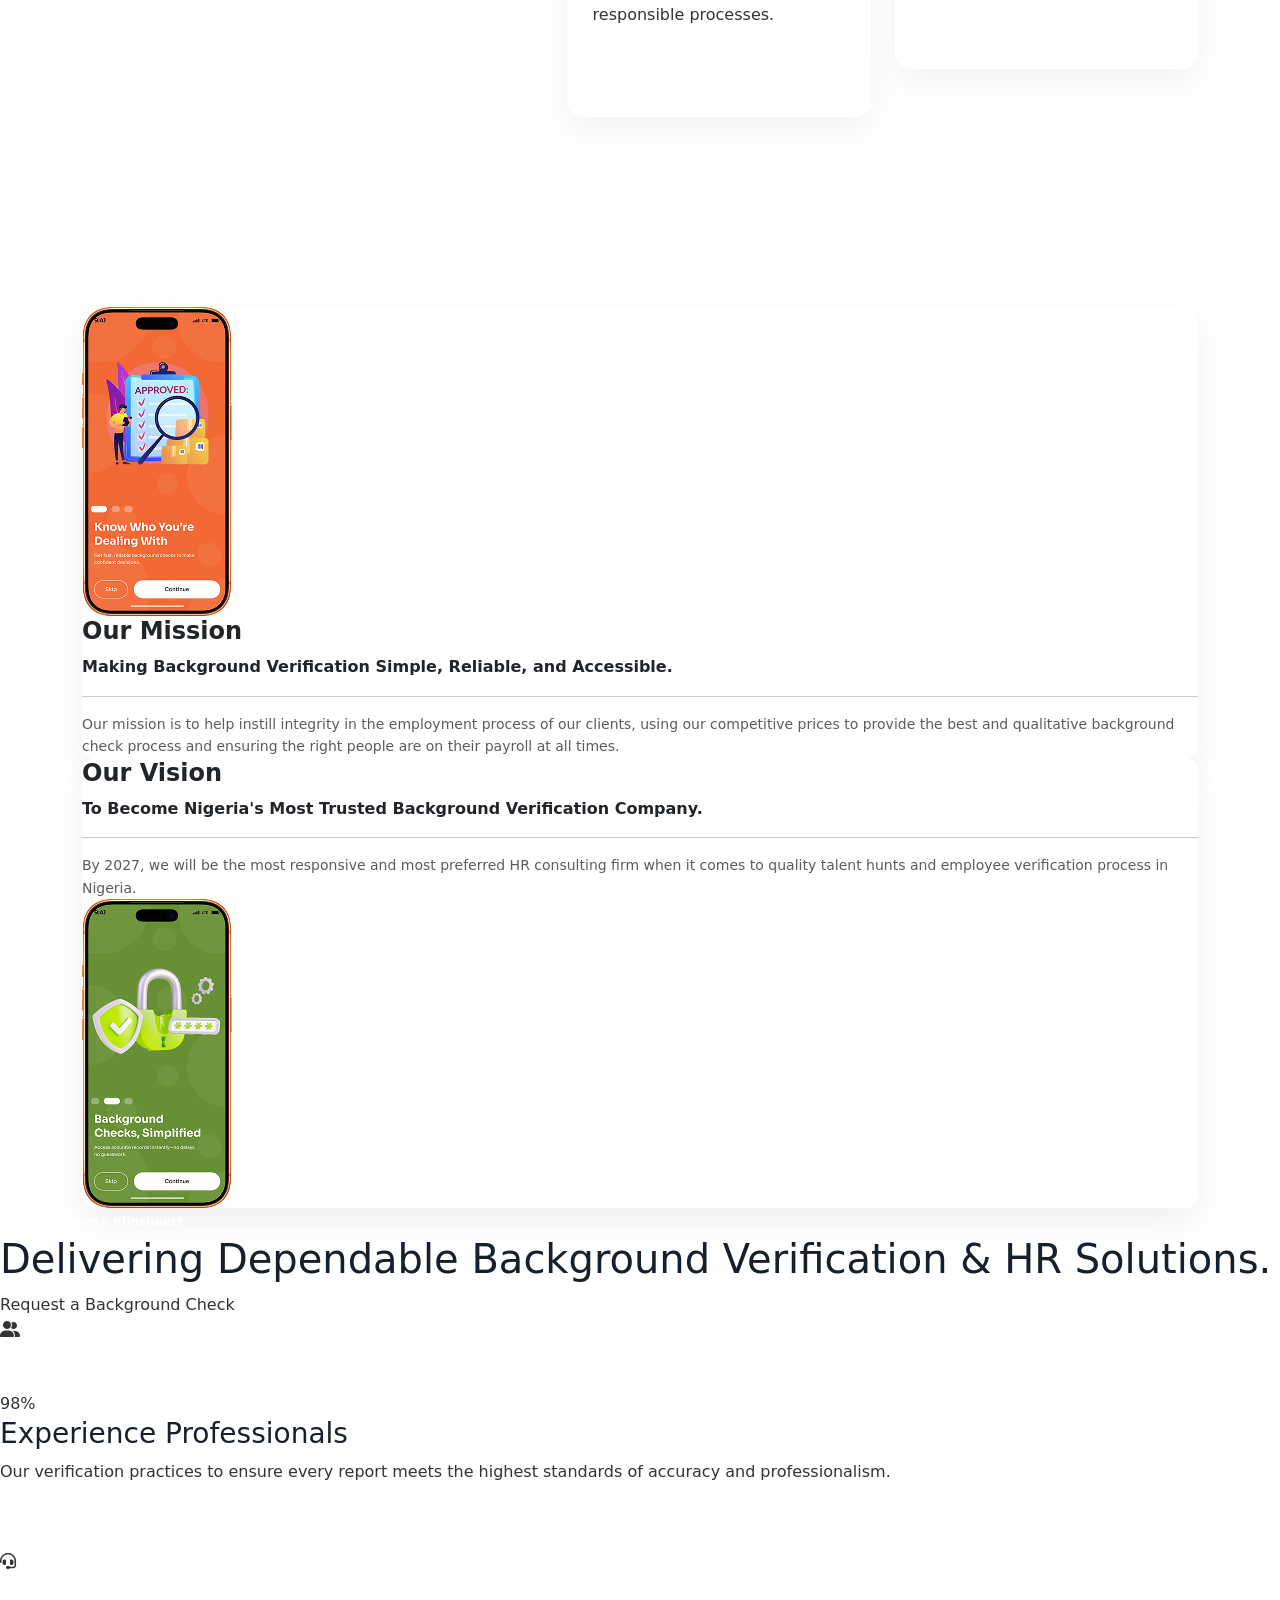
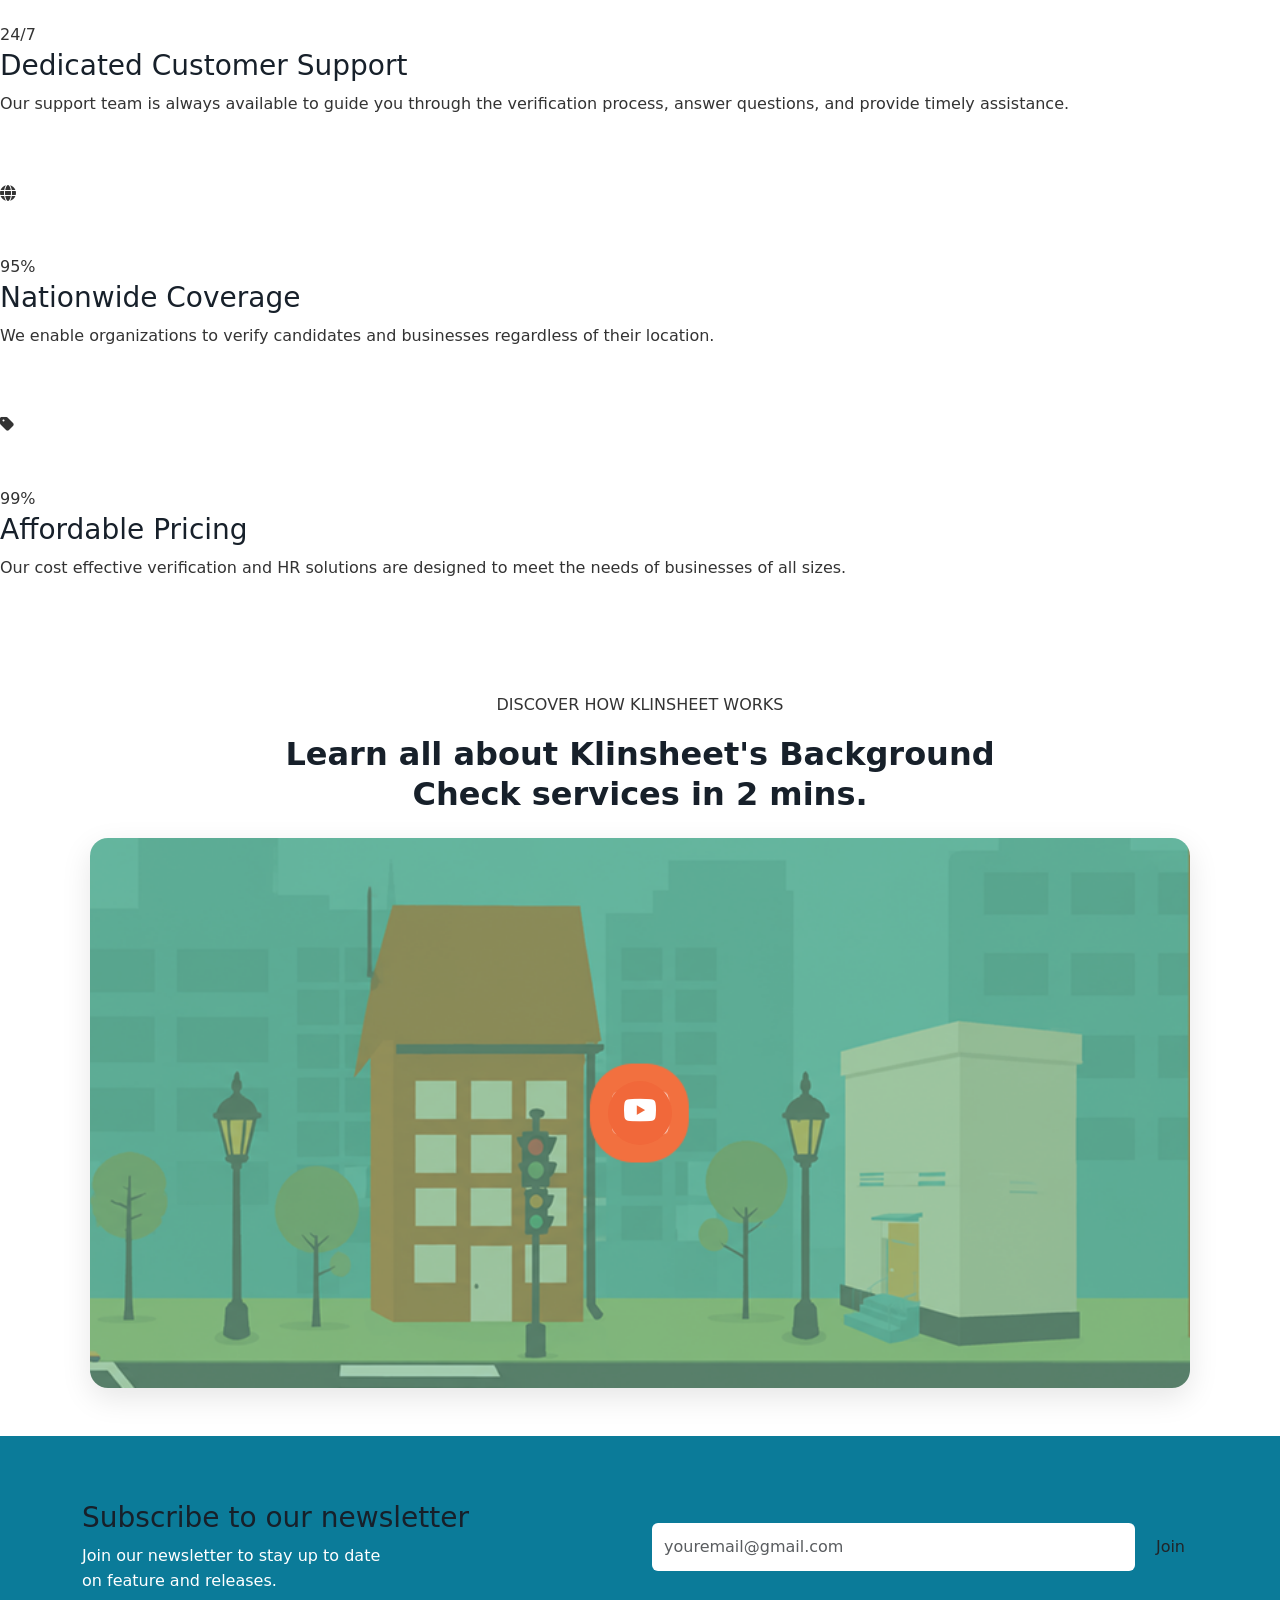
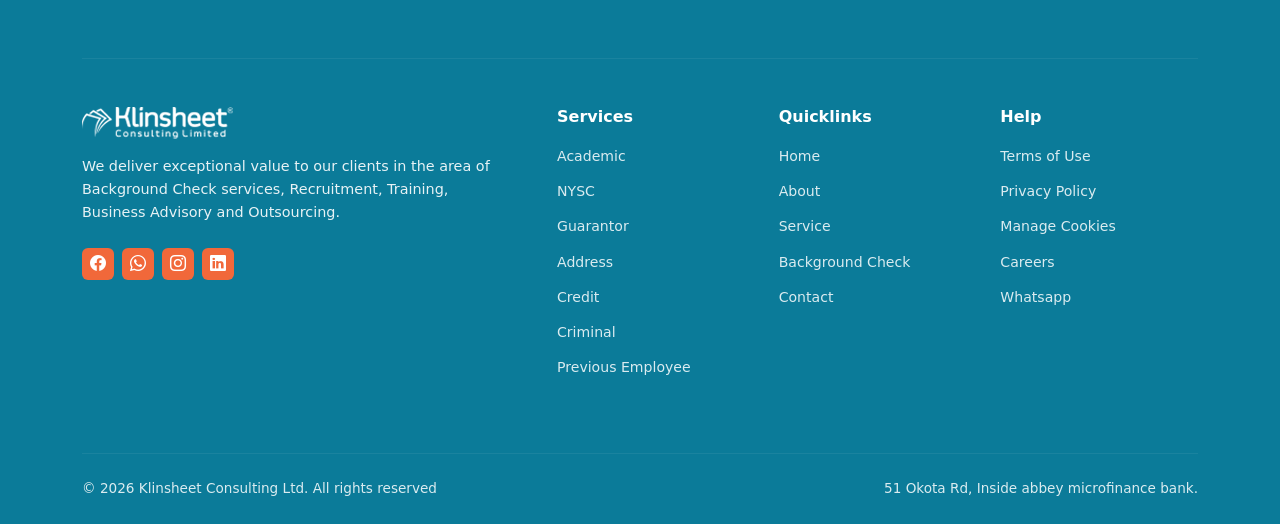
==== commit 5cc592de: "all files edited" ====
--- a/About.html
+++ b/About.html
@@ -7,25 +7,24 @@
 
   <!-- External Libraries -->
   <link href="https://cdn.jsdelivr.net/npm/bootstrap@5.3.3/dist/css/bootstrap.min.css" rel="stylesheet">
+<link rel="stylesheet" href="style.css">
   <link rel="stylesheet" href="https://cdn.jsdelivr.net/npm/bootstrap-icons@1.11.3/font/bootstrap-icons.css">
   <link href="https://fonts.googleapis.com/css2?family=Nunito:wght@400;600;700&family=Poppins:wght@400;500;600;700;800&display=swap" rel="stylesheet">
   <link rel="stylesheet" href="https://cdnjs.cloudflare.com/ajax/libs/font-awesome/6.4.0/css/all.min.css">
-  <link rel="stylesheet" href="about1.css">
-  <link rel="stylesheet" href="about.css">
-</head>
+  </head>
 <body>
 
   <!-- NAVBAR -->
   <nav class="navbar navbar-expand-lg navbar-custom border-bottom sticky-top">
     <div class="container">
-      <a class="navbar-brand navbar-brand-custom" href="#"><img src="images/klinsheet logo 1.png" alt=""></a>
+      <a class="navbar-brand navbar-brand-custom" href="#"><img class="img-fluid" src="images/klinsheet logo 1.png" alt=""></a>
       <button class="navbar-toggler" type="button" data-bs-toggle="collapse" data-bs-target="#navMenu">
         <span class="navbar-toggler-icon"></span>
       </button>
       <div class="collapse navbar-collapse" id="navMenu">
         <ul class="navbar-nav mx-auto">
           <li class="nav-item"><a class="nav-link nav-link-custom" href="index.html">Home</a></li>
-          <li class="nav-item"><a class="nav-link nav-link-custom active" href="about.css">About</a></li>
+          <li class="nav-item"><a class="nav-link nav-link-custom active" href="About.html">About</a></li>
           <li class="nav-item dropdown">
   <a class="nav-link nav-link-custom dropdown-toggle" href="#" id="servicesDropdown" role="button" data-bs-toggle="dropdown" aria-expanded="false">
     Service
@@ -44,7 +43,7 @@
           <li class="nav-item"><a class="nav-link nav-link-custom" href="#">Job Portal</a></li>
           <li class="nav-item"><a class="nav-link nav-link-custom" href="contact us.html">Contact</a></li>
         </ul>
-        <a href="request background check.html" class="btn btn-orange ms-lg-3 mt-3 mt-lg-0">Request a Background Check</a>
+        <a href="request background check.html" class="btn-orange ms-lg-3 mt-3 mt-lg-0">Request a Background Check</a>
       </div>
     </div>
   </nav>
@@ -132,7 +131,7 @@
           Our values guide how we serve our clients, handle sensitive information, and deliver reliable
           verification results with professionalism and integrity.
         </p>
-        <a href="#" class="btn btn-orange">Contact Us</a>
+        <a href="#" class="btn-orange">Contact Us</a>
       </div>
       <div class="col-lg-7">
         <div class="row g-4">
@@ -185,7 +184,7 @@
       <div class="mv-card-wrapper mission-wrapper">
         <article class="mv-card">
           <div class="phone-wrap phone-top">
-            <img src="images/Free iPhone 17 Pro Cosmic Orange Mockup (Mockuuups Studio).png" alt="Mission Mobile App">
+            <img class="img-fluid" src="images/Free iPhone 17 Pro Cosmic Orange Mockup (Mockuuups Studio).png" alt="Mission Mobile App">
           </div>
           <div class="card-content">
             <h2 class="fs-4 fw-bold mb-2 text-dark">Our Mission</h2>
@@ -213,7 +212,7 @@
             </p>
           </div>
           <div class="phone-bottom">
-            <img src="images/iphone 2.png" alt="Vision Mobile App">
+            <img class="img-fluid" src="images/iphone 2.png" alt="Vision Mobile App">
           </div>
         </article>
       </div>
@@ -295,7 +294,7 @@
     
     <div class="video-banner">
       <!-- Background City Illustration -->
-      <img src="images/Group 33376.png" alt="Klinsheet Video Preview" class="video-banner-img">
+      <img src="images/Group 33376.png" alt="Klinsheet Video Preview" class="img-fluid video-banner-img">
       
       <!-- Centered YouTube/Play Button Overlay -->
       <a href="#" class="play-btn-center" aria-label="Play Video">
--- a/style.css
+++ b/style.css
@@ -0,0 +1,186 @@
+/* =============================================================
+   KLINSHEET — SINGLE UNIFIED STYLESHEET (all pages use this)
+   Bootstrap 5 handles layout/grid/spacing. This file only holds
+   brand tokens + components Bootstrap can't do alone.
+   ============================================================= */
+:root{
+  --teal:#007696;
+  --teal-dark:#0a5a7a;
+  --green:#80c2a6;
+  --green-dark:#4c7d63;
+  --orange:#f1683a;
+  --orange-dark:#d95326;
+  --ink:#17202a;
+  --muted:#5b6472;
+  --bg-light:#f7f8fb;
+  --sage:#dce4d3;
+  --radius:14px;
+}
+*,*::before,*::after{box-sizing:border-box}
+html{scroll-behavior:smooth}
+body{font-family:'Inter',system-ui,-apple-system,'Segoe UI',Roboto,Arial,sans-serif;color:#333;background:#fff;overflow-x:hidden;line-height:1.6}
+img{max-width:100%;height:auto}
+a{text-decoration:none;color:inherit}
+h1,h2,h3,h4,h5,h6{color:var(--ink);line-height:1.25}
+section{position:relative}
+
+/* ---------- Buttons / badges (brand only) ---------- */
+.btn-orange{background:var(--orange);color:#fff;font-weight:600;border:none;border-radius:8px;padding:.7rem 1.4rem;font-size:.9rem;display:inline-block;transition:.2s}
+.btn-orange:hover{background:#1d9e4b;color:#fff;transform:translateY(-1px)}
+.section-eyebrow,.badge-orange,.badge-teal{display:inline-block;font-size:.7rem;font-weight:700;letter-spacing:.08em;text-transform:uppercase;padding:.4rem .9rem;border-radius:6px;margin-bottom:1rem}
+.section-eyebrow,.badge-teal{background:#e8f3f6;color:var(--teal)}
+.badge-orange{background:#fdeee9;color:var(--orange)}
+.section-title{font-weight:800;font-size:clamp(1.5rem,3vw,2.25rem);color:#111}
+
+/* ---------- Navbar ---------- */
+.site-header,.navbar-custom{position:sticky;top:0;z-index:1000;background:#fff;box-shadow:0 2px 12px rgba(0,0,0,.06)}
+.logo-img,.navbar-brand img{max-height:42px;width:auto}
+.navbar-nav .nav-link{font-weight:500;color:#333;font-size:.9rem}
+.navbar-nav .nav-link:hover,.navbar-nav .nav-link.active{color:var(--orange)}
+.dropdown-menu-glass{background:linear-gradient(rgba(0,118,150,.9),rgba(0,118,150,.9));border:1px solid rgba(255,255,255,.25)!important;border-radius:16px!important;padding:1rem!important;min-width:280px;box-shadow:0 15px 35px rgba(0,0,0,.25)}
+.dropdown-menu-glass .dropdown-item{color:#fff!important;font-size:.9rem;font-weight:500;padding:.6rem 1rem;border-radius:8px;white-space:nowrap}
+.dropdown-menu-glass .dropdown-item:hover,.dropdown-menu-glass .dropdown-item.active{background:rgba(255,255,255,.2)!important;color:#fff!important}
+@media(min-width:992px){.nav-item.dropdown:hover .dropdown-menu-glass{display:block;margin-top:0}}
+
+/* ---------- Hero (home) ---------- */
+.hero-section{background:linear-gradient(180deg,#fff 0%,#e3f2f8 45%,#09799d 100%);padding:4rem 0 0;overflow:hidden}
+.hero-title{font-weight:800;font-size:clamp(1.8rem,4vw,2.75rem);color:#0b1320;letter-spacing:-.02em}
+.hero-visual{margin-top:2rem;display:flex;justify-content:center;align-items:flex-end}
+.hero-person-wrapper{position:relative;display:inline-block}
+.hero-person{max-width:480px;width:100%;height:auto;display:block}
+.hero-store-badges{position:absolute;bottom:20px;left:50%;transform:translateX(-50%);display:flex;gap:.75rem;z-index:2;width:max-content;max-width:95vw}
+.store-badge{display:inline-flex;align-items:center;gap:.6rem;padding:.55rem 1rem;border-radius:12px;min-width:170px;transition:.2s}
+.store-badge:hover{transform:translateY(-2px)}
+.store-badge .img1{width:30px;height:30px;object-fit:contain}
+.badge-light{background:#fff;color:#000;box-shadow:0 4px 15px rgba(0,0,0,.12)}
+.badge-dark{background:#000;color:#fff}
+.store-badge .badge-text{display:flex;flex-direction:column;line-height:1.2;text-align:left}
+.store-badge small{font-size:.7rem;opacity:.8}
+.store-badge strong{font-size:.9rem}
+
+/* ---------- Inner page hero ---------- */
+.hero-inner{background:var(--teal);color:#fff;padding:clamp(3rem,7vw,5rem) 0}
+.hero-inner h1{color:#fff;font-weight:800;font-size:clamp(1.7rem,4vw,2.6rem);max-width:560px}
+
+/* ---------- Service / about / verify / why cards ---------- */
+.service-item h6{display:flex;align-items:center;gap:.5rem;font-size:.85rem;font-weight:700;margin-bottom:.4rem}
+.service-item h6 img{width:20px;height:20px;object-fit:contain}
+.service-item p{font-size:.86rem;color:var(--muted);margin:0}
+.laptop-mockup img{border-radius:12px}
+.feature-header{display:flex;align-items:center;gap:.6rem;margin-bottom:.3rem}
+.feature-header img{width:20px;height:20px;object-fit:contain}
+.feature-item h4{font-size:.9rem;font-weight:700;margin:0}
+.feature-item p{font-size:.8rem;color:#666;margin:0}
+.card-custom,.info-card{background:#fff;border:1px solid #eef0f3;border-radius:12px;padding:1.4rem;box-shadow:0 10px 30px rgba(0,0,0,.05);height:100%}
+.card-custom h3,.info-card h3{font-size:.95rem;font-weight:700;margin-bottom:.5rem}
+.card-custom p,.info-card p{font-size:.82rem;color:#666;margin:0}
+.card-icon{width:36px;height:36px;background:#e6f3f5;color:var(--teal);border-radius:8px;display:flex;align-items:center;justify-content:center;margin-bottom:.9rem;font-weight:700}
+.card-icon img{width:20px;height:20px;object-fit:contain}
+.verify-band{background:var(--green);color:#fff}
+.verify-band h2{color:#fff}
+.why-section{background:#f9fbfb}
+
+/* ---------- Download app ---------- */
+.download-app-card{background:linear-gradient(120deg,#6fa07e,#4c7d63);border-radius:22px;padding:clamp(2rem,4vw,3.5rem);color:#fff;overflow:hidden}
+.download-title{font-size:clamp(1.8rem,4vw,2.6rem);font-weight:800;color:#fff;line-height:1.15}
+.download-text{color:rgba(255,255,255,.88);font-size:.92rem;max-width:480px}
+.store-buttons{display:flex;gap:.75rem;flex-wrap:wrap}
+.phones-img{width:100%;max-width:420px;height:auto;display:block;filter:drop-shadow(0 20px 30px rgba(0,0,0,.25))}
+
+/* ---------- How it works / HR ---------- */
+.how-step{border-left:3px solid var(--orange);padding:.2rem 0 .2rem 1.2rem;margin-bottom:1.5rem}
+.how-step h5{font-weight:700;font-size:1rem}
+.how-step p{color:var(--muted);font-size:.9rem;margin:0}
+.step-image-frame{position:relative;width:100%;aspect-ratio:4/3;border-radius:12px;overflow:hidden;box-shadow:0 10px 30px rgba(0,0,0,.08);background:#fff}
+.step-img{position:absolute;inset:0;width:100%;height:100%;object-fit:cover;opacity:0;animation:fadeSeq 12s infinite}
+.step-img-1{animation-delay:0s}.step-img-2{animation-delay:4s}.step-img-3{animation-delay:8s}
+@keyframes fadeSeq{0%{opacity:0}8%{opacity:1}33%{opacity:1}41%{opacity:0}100%{opacity:0}}
+.hr-card{background:#fff;border:1px solid #eef0f3;border-radius:14px;overflow:hidden;box-shadow:0 10px 30px rgba(0,0,0,.05);height:100%;display:flex;flex-direction:column}
+.hr-card-img-wrap{overflow:hidden;aspect-ratio:16/10}
+.hr-card-img{width:100%;height:100%;object-fit:cover;display:block}
+.hr-card-body{padding:1.3rem}
+
+/* ---------- Stats ---------- */
+.stats-card{position:relative;border-radius:24px;overflow:hidden;background:url('./images/Group 33382.png') center/cover no-repeat,var(--green-dark);box-shadow:0 20px 40px rgba(0,0,0,.1)}
+.stat-box{background:#fff;border-radius:18px;padding:1.6rem;min-height:170px;display:flex;flex-direction:column;justify-content:space-between;box-shadow:0 10px 30px rgba(0,0,0,.05);height:100%}
+.stat-number{font-weight:800;font-size:2.2rem;color:#000;line-height:1;margin:0}
+.stat-divider{height:1px;background:#f0f0f0;margin:1rem 0}
+.stat-label{font-weight:600;font-size:.9rem;color:#111}
+
+/* ---------- FAQ / Testimonials / Blog / Industries / Partners ---------- */
+.faq-contact-card{background:#fff;border-radius:14px;padding:1.8rem;box-shadow:0 10px 30px rgba(0,0,0,.06)}
+.accordion-item{border:none!important;border-radius:12px!important;margin-bottom:.8rem;overflow:hidden;box-shadow:0 4px 14px rgba(0,0,0,.04)}
+.accordion-button{font-weight:700;font-size:.92rem}
+.accordion-button:not(.collapsed){background:#fff;color:var(--ink)}
+.testimonial-card{background:#f1f5ee;border-radius:18px;padding:2rem 1.5rem 3rem;min-height:260px;height:100%}
+.quote-icon{color:var(--orange);font-size:2.4rem;line-height:1;margin-bottom:.6rem}
+.testimonial-text{color:#555;font-size:.9rem;margin-bottom:1rem}
+.stars{color:var(--orange);display:flex;gap:4px}
+.testimonial-author{position:absolute;bottom:0;left:0;background:#fff;padding:.4rem 1rem .4rem .4rem;border-top-right-radius:16px;display:flex;align-items:center;gap:.6rem;box-shadow:0 4px 15px rgba(0,0,0,.06)}
+.author-img{width:42px;height:42px;border-radius:50%;object-fit:cover}
+.industry-carousel{overflow:hidden}
+.industry-track{display:flex;gap:.75rem;width:max-content;animation:slideX 24s linear infinite}
+.industry-carousel:hover .industry-track{animation-play-state:paused}
+@keyframes slideX{to{transform:translateX(calc(-50% - 6px))}}
+.industry-card{position:relative;width:180px;height:230px;flex:0 0 180px;overflow:hidden;border-radius:10px;background:#eee}
+.industry-card img{width:100%;height:100%;object-fit:cover}
+.industry-card span{position:absolute;top:50%;left:50%;transform:translate(-50%,-50%);background:rgba(25,125,150,.88);color:#fff;padding:.35rem .8rem;border-radius:6px;font-size:.75rem;font-weight:600;white-space:nowrap}
+.blog-img-wrap{border-radius:14px;overflow:hidden;aspect-ratio:16/10;margin-bottom:1rem}
+.blog-img-wrap img{width:100%;height:100%;object-fit:cover;transition:transform .35s}
+.blog-card:hover .blog-img-wrap img{transform:scale(1.05)}
+.blog-meta{font-size:.75rem;color:#888;margin-bottom:.5rem}
+.read-more-link{color:var(--orange);font-weight:600;font-size:.85rem}
+.partners-marquee{overflow:hidden;white-space:nowrap}
+.partners-track{display:flex;align-items:center;gap:3rem;width:max-content;animation:marquee 26s linear infinite}
+.partners-marquee:hover .partners-track{animation-play-state:paused}
+@keyframes marquee{to{transform:translateX(-50%)}}
+.partner-item{flex-shrink:0}
+.partner-img{max-width:120px;width:100%;height:auto;object-fit:contain;opacity:.8}
+.partner-img:hover{opacity:1}
+
+/* ---------- About extras ---------- */
+.value-card{background:#fff;border-radius:16px;padding:1.6rem;box-shadow:0 15px 35px rgba(0,0,0,.05);height:100%}
+.value-icon{width:44px;height:44px;border-radius:10px;background:var(--teal);color:#fff;display:flex;align-items:center;justify-content:center;margin-bottom:1rem;font-size:1.2rem}
+.mv-card{background:#fff;border-radius:12px;box-shadow:0 15px 35px rgba(0,0,0,.06);overflow:hidden}
+.video-banner{position:relative;max-width:1100px;margin:0 auto;border-radius:18px;overflow:hidden;aspect-ratio:16/8;box-shadow:0 10px 30px rgba(0,0,0,.1)}
+.video-banner-img{width:100%;height:100%;object-fit:cover}
+.play-btn-center{position:absolute;top:50%;left:50%;transform:translate(-50%,-50%);width:64px;height:64px;background:var(--orange);border-radius:50%;display:flex;align-items:center;justify-content:center;color:#fff;font-size:2rem}
+
+/* ---------- Forms ---------- */
+.newsletter-input,.form-control.nl{height:48px;border-radius:6px;border:none}
+.contact-input{background:#edf2f0;border:none;border-radius:8px;padding:.7rem 1rem;width:100%}
+.contact-input:focus{outline:2px solid var(--teal);background:#fff}
+
+/* ---------- Footer ---------- */
+.site-footer{background:#0b7b99;color:#fff;padding-top:3.5rem}
+.footer-divider{border-color:rgba(255,255,255,.25)}
+.footer-logo{max-height:42px;filter:brightness(0) invert(1)}
+.footer-description{color:rgba(255,255,255,.9);font-size:.9rem}
+.social-box{display:inline-flex;align-items:center;justify-content:center;width:32px;height:32px;background:var(--orange);color:#fff;border-radius:6px}
+.social-box:hover{color:#fff;transform:translateY(-2px)}
+.footer-heading{font-size:1rem;font-weight:700;margin-bottom:1rem;color:#fff}
+.footer-links{list-style:none;padding:0;margin:0}
+.footer-links li{margin-bottom:.6rem}
+.footer-links a{color:rgba(255,255,255,.85);font-size:.88rem}
+.footer-links a:hover{color:#fff;text-decoration:underline}
+.footer-bottom-text{color:rgba(255,255,255,.85);font-size:.85rem}
+
+/* ---------- Responsive fixes ---------- */
+@media(max-width:991.98px){
+  .hero-store-badges{position:static;transform:none;margin:1rem auto 1.5rem;flex-wrap:wrap;justify-content:center}
+  .hero-person{max-width:380px}
+  .download-app-card{text-align:center}
+  .phones-img{margin:1.5rem auto 0}
+  .industry-card{width:220px;flex-basis:220px}
+}
+@media(max-width:767.98px){
+  .dropdown-menu-glass{min-width:0;width:100%!important}
+  .testimonial-author{position:static;margin-top:-1.5rem;border-radius:12px;display:inline-flex}
+  .testimonial-card-wrapper{padding-bottom:0}
+  .video-banner{aspect-ratio:16/10}
+}
+@media(max-width:575.98px){
+  .store-badge{min-width:0;width:100%;justify-content:center}
+  .hero-store-badges{flex-direction:column;width:100%;padding:0 1rem}
+  .partner-img{max-width:90px}
+}
